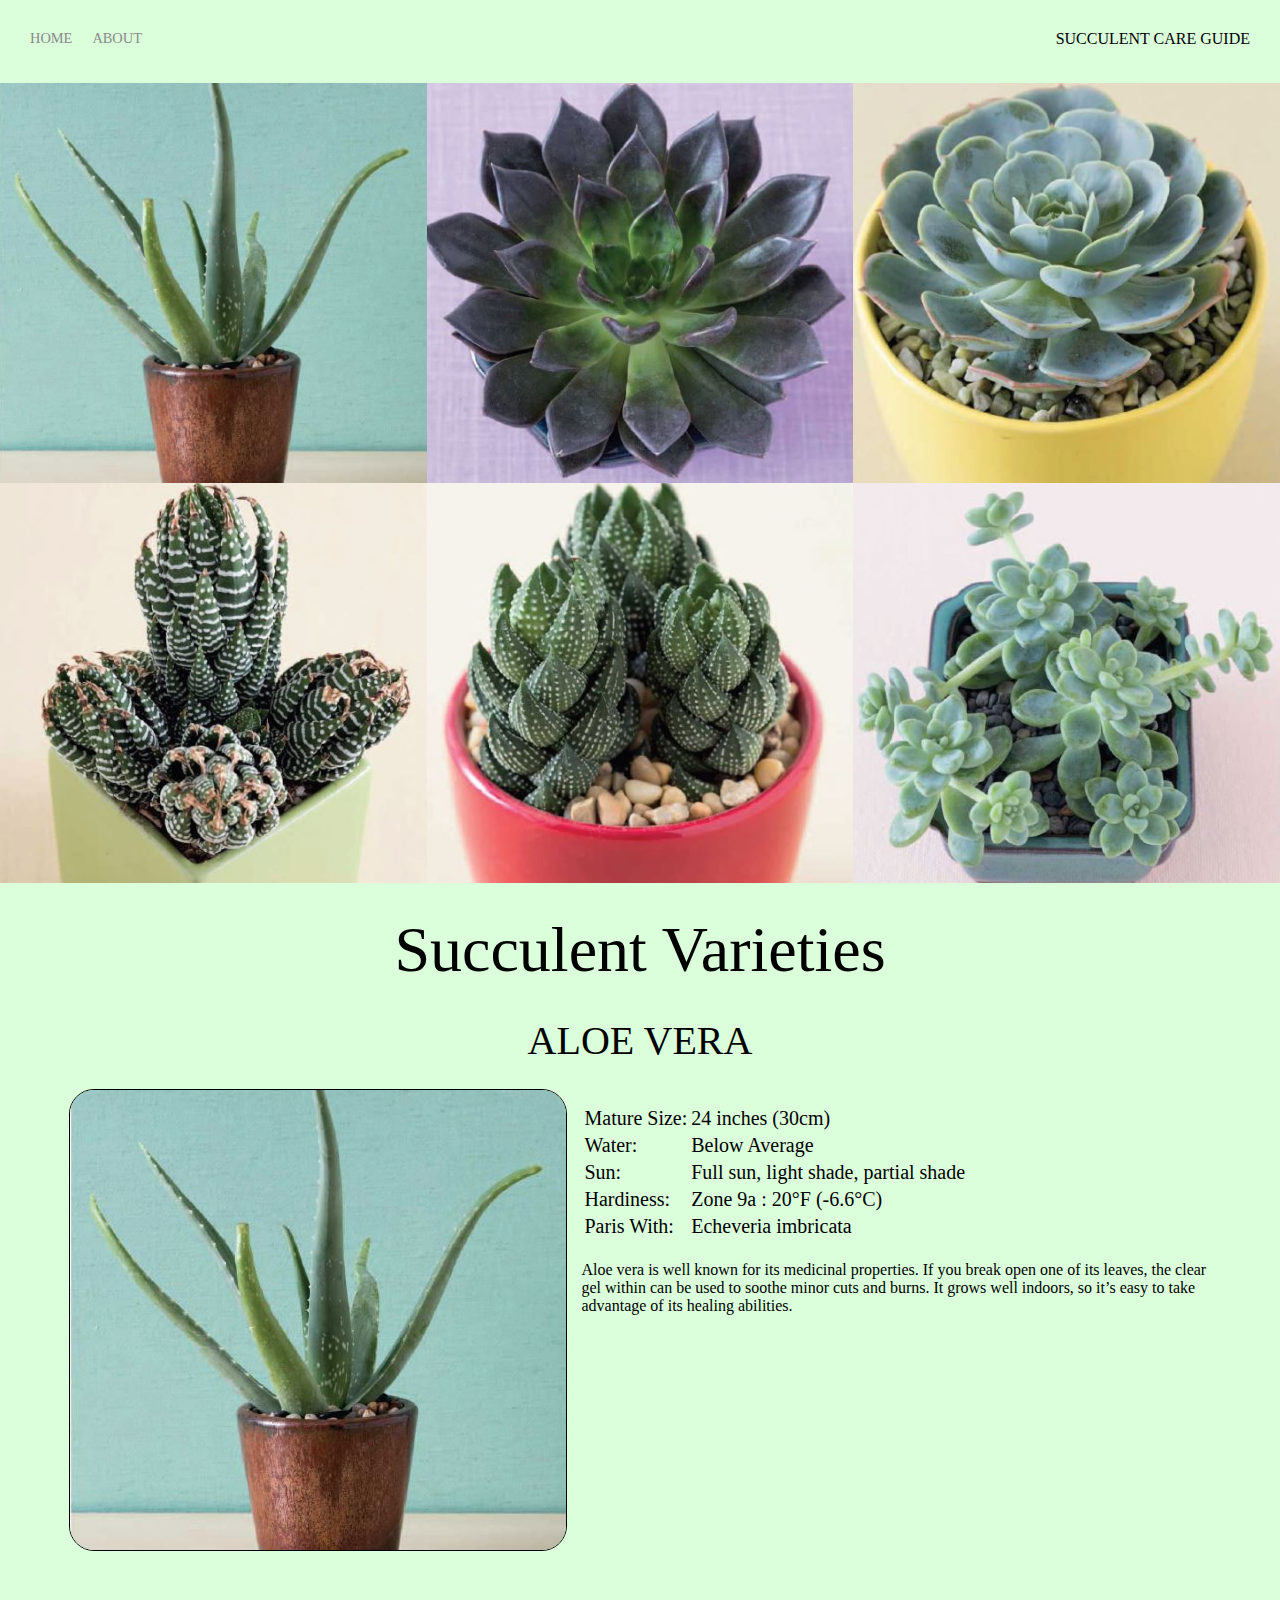
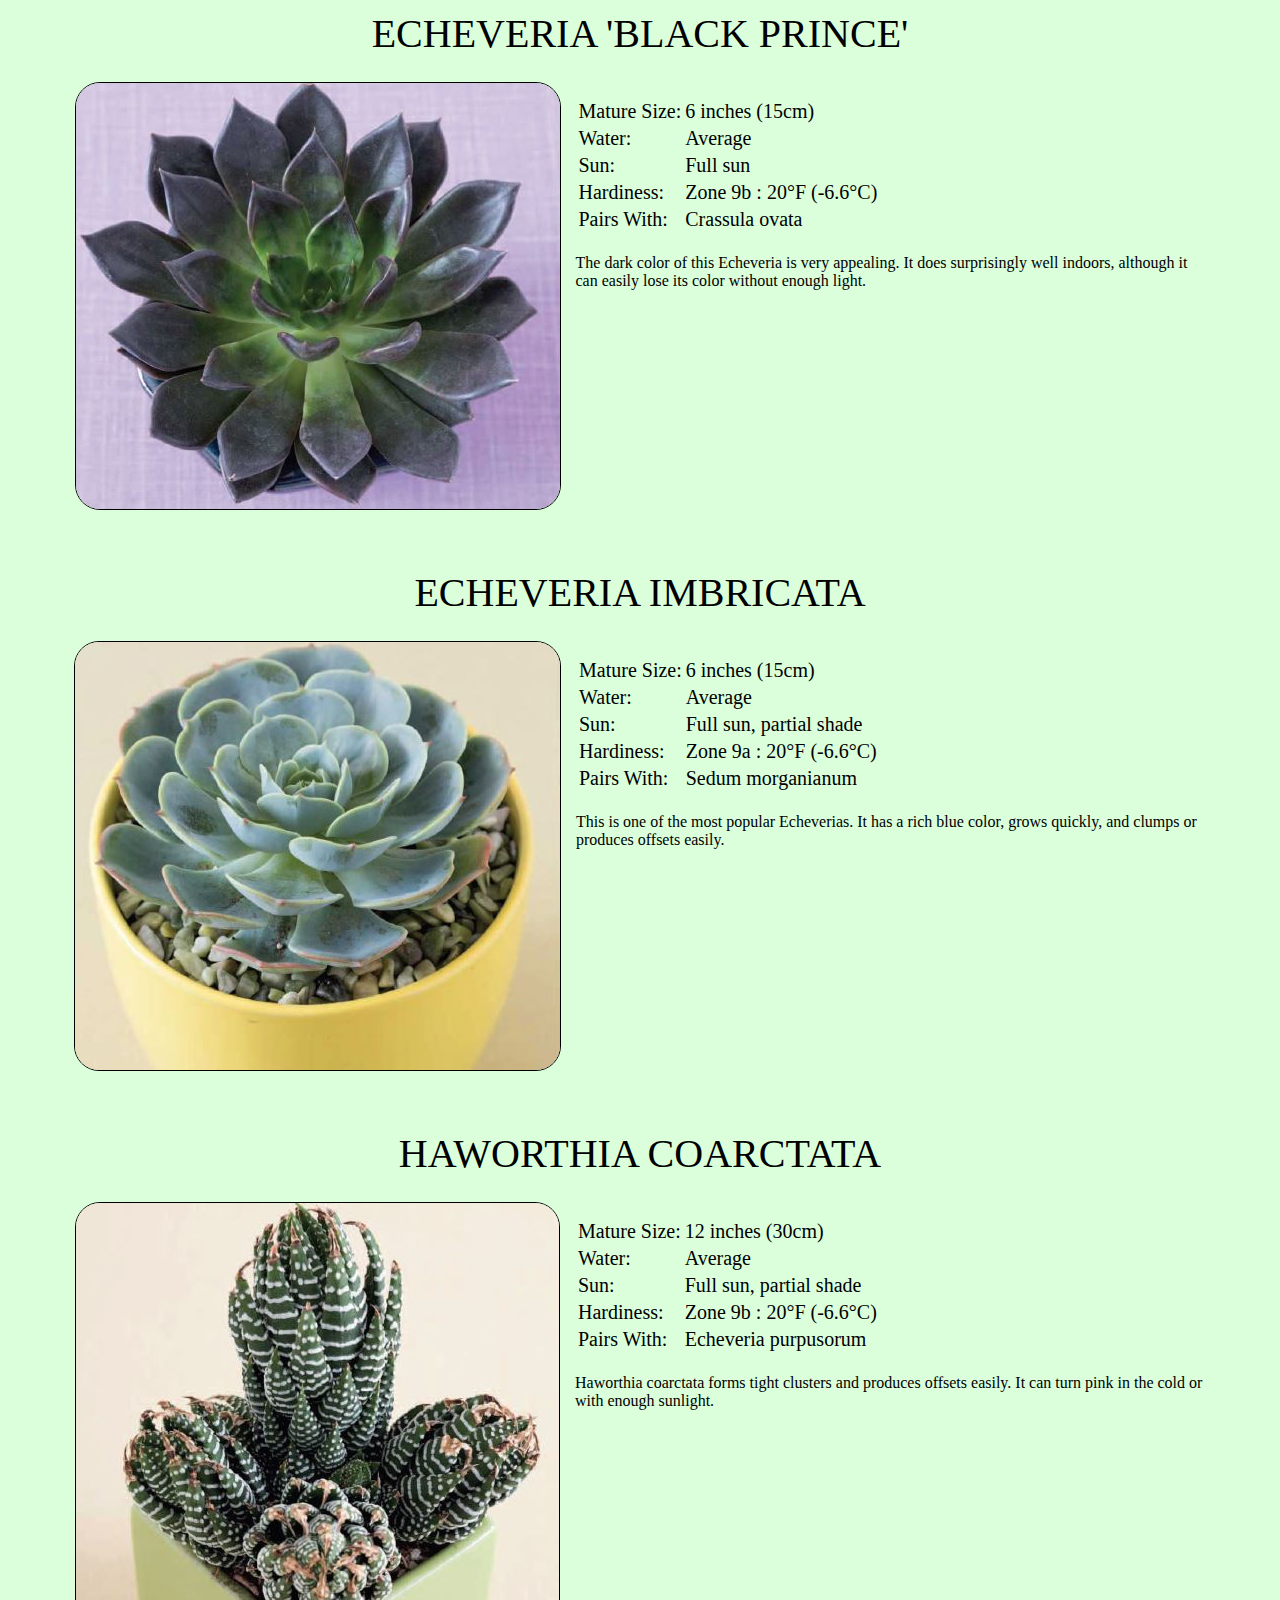
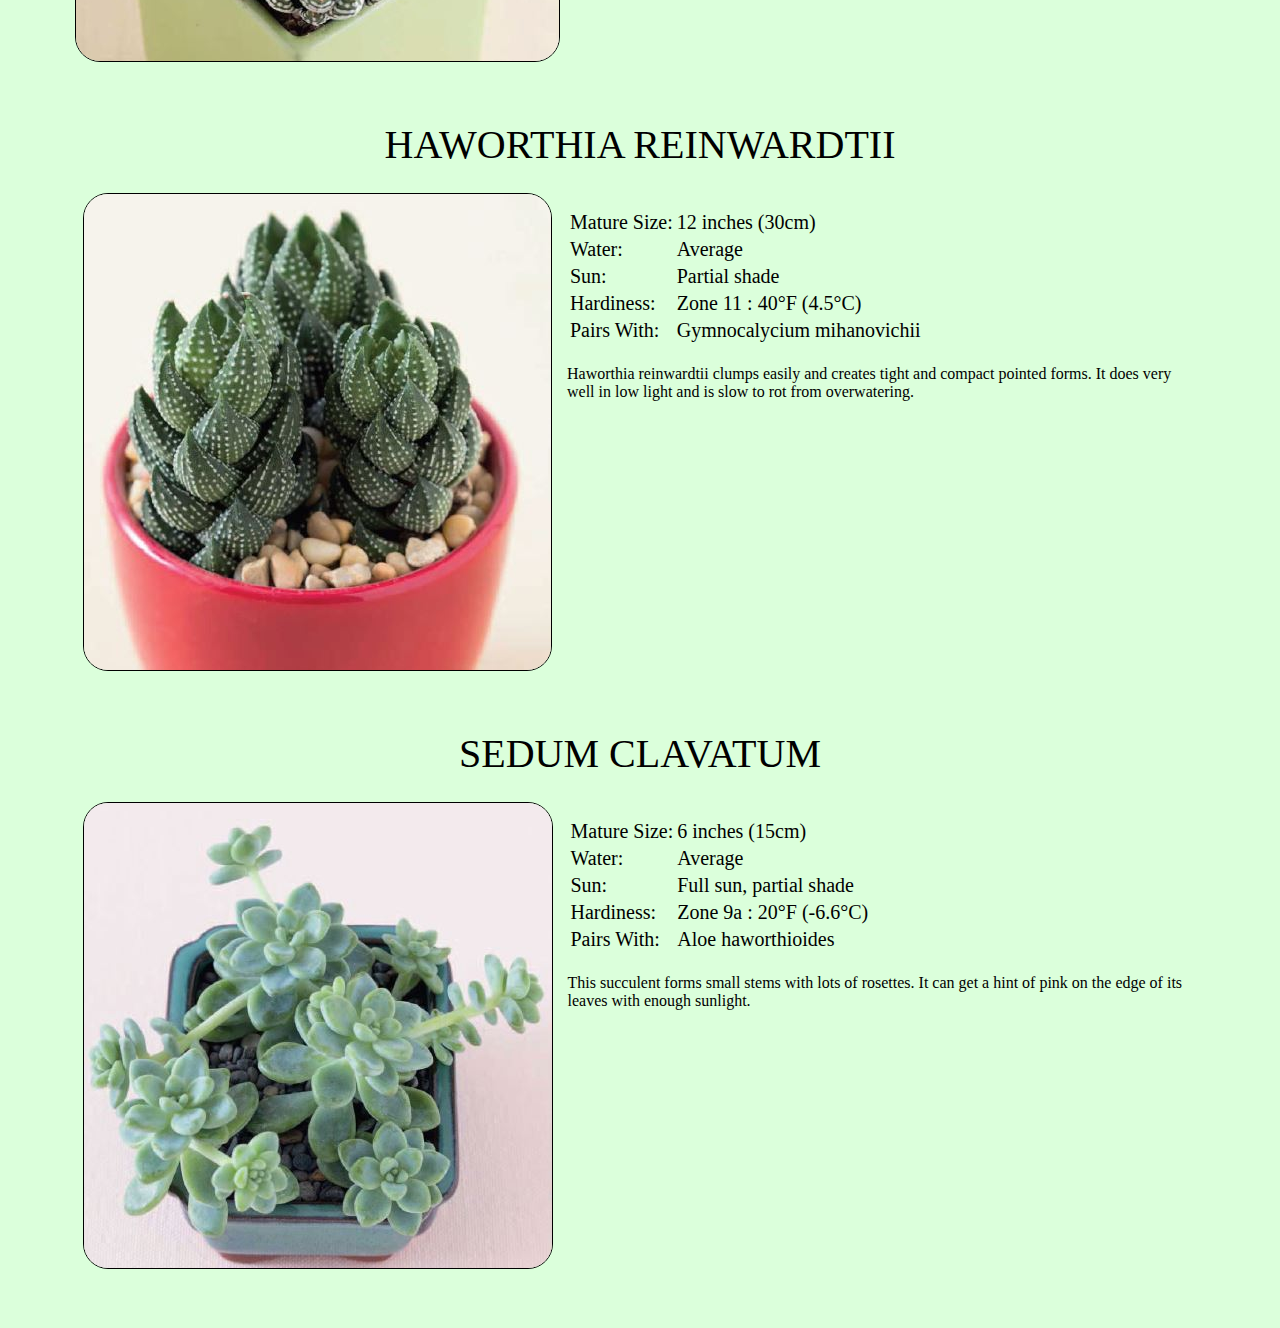
==== index.html @ 919ccd90 "Initial Commit" ====
<!DOCTYPE html>
<html lang="en">

<head>
    <meta charset="UTF-8">
    <meta http-equiv="X-UA-Compatible" content="IE=edge">
    <meta name="viewport" content="width=device-width, initial-scale=1.0">
    <title>Succulent Care Guide</title>
    <link rel="stylesheet" href="styles.css">
</head>

<body>
    <div class="container">


        <!-- NAV BAR -->
        <div class="nav-wrapper">
            <div class="left-side">
                <div class="nav-link-wrapper">
                    <a href="index.html">Home</a>
                </div>
                <div class="nav-link-wrapper">
                    <a href="about.html">About</a>
                </div>
            </div>

            <div class="right-side">
                <div class="title">
                    <div>Succulent care guide</div>
                </div>
            </div>
        </div>
        <!-- END NAV BAR -->

        <!-- GRID SELECTION -->
        <div class="content-wrapper">
            <div class="succulent-items-wrapper">

                <!-- Item -->
                <div class="succulent-item-wrapper">
                    <div class="succulent-img-background" style="background-image: url(./images/aloe_vera.JPG)"></div>
                    <div class="img-text-wrapper">
                        <div class="subtitle">
                            aloe vera
                        </div>
                    </div>

                </div>
                <!-- End of Item -->
                <!-- Item -->
                <div class="succulent-item-wrapper">
                    <div class="succulent-img-background"
                        style="background-image: url(./images/echeveria_black_prince.JPG)"></div>
                    <div class="img-text-wrapper">
                        <div class="subtitle">
                            echeveria black prince
                        </div>
                    </div>

                </div>
                <!-- End of Item -->
                <!-- Item -->
                <div class="succulent-item-wrapper">
                    <div class="succulent-img-background"
                        style="background-image: url(./images/echeveria_imbricata.JPG)"></div>
                    <div class="img-text-wrapper">
                        <div class="subtitle">
                            echeveria imbricata
                        </div>
                    </div>

                </div>
                <!-- End of Item -->
                <!-- Item -->
                <div class="succulent-item-wrapper">
                    <div class="succulent-img-background"
                        style="background-image: url(./images/haworthia_coarctata.JPG)"></div>
                    <div class="img-text-wrapper">
                        <div class="subtitle">
                            haworthia coarctata
                        </div>
                    </div>

                </div>
                <!-- End of Item -->
                <!-- Item -->
                <div class="succulent-item-wrapper">
                    <div class="succulent-img-background"
                        style="background-image: url(./images/haworthia_reinwarditii.JPG)"></div>
                    <div class="img-text-wrapper">
                        <div class="subtitle">
                            haworthia reinwarditii
                        </div>
                    </div>

                </div>
                <!-- End of Item -->
                <!-- Item -->
                <div class="succulent-item-wrapper">
                    <div class="succulent-img-background" style="background-image: url(./images/sedum_clavatum.JPG)">
                    </div>
                    <div class="img-text-wrapper">
                        <div class="subtitle">
                            sedum clavatum
                        </div>
                    </div>

                </div>
                <!-- End of Item -->
            </div>
            <!-- END SUCCULENT ITEMS WRAPPER -->

        </div>
        <div class="succulent-info-wrapper">

            <div class="info-heading">
                Succulent Varieties
            </div>

            <!-- INFO ITEM  -->
            <div class="info-title">aloe vera</div>
            <div class="info-item-wrapper">
                <div class="info-image-wrapper">
                    <img src="./images/aloe_vera.JPG" alt="" class="info-image">
                </div>

                <div class="info-text-wrapper">
                    <table>
                        <tr>
                            <td>Mature Size:</td>
                            <td>24 inches (30cm)</td>
                        </tr>
                        <tr>
                            <td>Water:</td>
                            <td>Below Average</td>
                        </tr>
                        <tr>
                            <td>Sun:</td>
                            <td>Full sun, light shade, partial shade</td>
                        </tr>
                        <tr>
                            <td>Hardiness:</td>
                            <td>Zone 9a : 20<span>&#176;</span>F (-6.6<span>&#176;</span>C)</td>
                        </tr>
                        <tr>
                            <td>Paris With:</td>
                            <td>Echeveria imbricata</td>

                        </tr>


                    </table>
                    <div class="info-description">Aloe vera is well known for its
                        medicinal properties. If you
                        break open one of its leaves,
                        the clear gel within can be
                        used to soothe minor cuts and
                        burns. It grows well indoors,
                        so it’s easy to take advantage
                        of its healing abilities.
                    </div>
                </div>
            </div>
            <!-- END OF INFO ITEM -->
            <!-- INFO ITEM  -->
            <div class="info-title">Echeveria 'Black Prince'</div>
            <div class="info-item-wrapper">
                <div class="info-image-wrapper">
                    <img src="./images/echeveria_black_prince.JPG" alt="" class="info-image">
                </div>
                <div class="info-text-wrapper">
                    <table>
                        <tr>
                            <td>Mature Size:</td>
                            <td>6 inches (15cm)</td>
                        </tr>
                        <tr>
                            <td>Water:</td>
                            <td>Average</td>
                        </tr>
                        <tr>
                            <td>Sun:</td>
                            <td>Full sun</td>
                        </tr>
                        <tr>
                            <td>Hardiness:</td>
                            <td>Zone 9b : 20<span>&#176;</span>F (-6.6<span>&#176;</span>C)</td>
                        </tr>
                        <tr>
                            <td>Pairs With:</td>
                            <td>Crassula ovata</td>
                        </tr>
                    </table>
                    <div class="info-description">The dark color of this
                        Echeveria is very appealing. It
                        does surprisingly well indoors,
                        although it can easily lose its
                        color without enough light.
                    </div>
                </div>


            </div>
            <!-- END OF INFO ITEM -->

            <!-- INFO ITEM  -->
            <div class="info-title">Echeveria Imbricata</div>
            <div class="info-item-wrapper">
                <div class="info-image-wrapper">
                    <img src="./images/echeveria_imbricata.JPG" alt="" class="info-image">
                </div>
                <div class="info-text-wrapper">
                    <table>
                        <tr>
                            <td>Mature Size:</td>
                            <td>6 inches (15cm)</td>
                        </tr>
                        <tr>
                            <td>Water:</td>
                            <td>Average</td>
                        </tr>
                        <tr>
                            <td>Sun:</td>
                            <td>Full sun, partial shade</td>
                        </tr>
                        <tr>
                            <td>Hardiness:</td>
                            <td>Zone 9a : 20<span>&#176;</span>F (-6.6<span>&#176;</span>C)</td>
                        </tr>
                        <tr>
                            <td>Pairs With:</td>
                            <td>Sedum morganianum</td>

                        </tr>
                    </table>
                    <div class="info-description">This is one of the most
                        popular Echeverias. It has
                        a rich blue color, grows
                        quickly, and clumps or
                        produces offsets easily.
                    </div>
                </div>
            </div>
            <!-- END OF INFO ITEM -->

            <!-- INFO ITEM  -->
            <div class="info-title">haworthia coarctata</div>
            <div class="info-item-wrapper">
                <div class="info-image-wrapper">
                    <img src="./images/haworthia_coarctata.JPG" alt="" class="info-image">
                </div>

                <div class="info-text-wrapper">
                    <table>
                        <tr>
                            <td>Mature Size:</td>
                            <td>12 inches (30cm)</td>
                        </tr>
                        <tr>
                            <td>Water:</td>
                            <td>Average</td>
                        </tr>
                        <tr>
                            <td>Sun:</td>
                            <td>Full sun, partial shade</td>
                        </tr>
                        <tr>
                            <td>Hardiness:</td>
                            <td>Zone 9b : 20<span>&#176;</span>F (-6.6<span>&#176;</span>C)</td>
                        </tr>
                        <tr>
                            <td>Pairs With:</td>
                            <td>Echeveria purpusorum</td>
                        </tr>
                    </table>
                    <div class="info-description">Haworthia coarctata
                        forms tight clusters and
                        produces offsets easily. It
                        can turn pink in the cold
                        or with enough sunlight.
                    </div>
                </div>
            </div>
            <!-- END OF INFO ITEM -->
            <!-- INFO ITEM  -->
            <div class="info-title">haworthia reinwardtii</div>
            <div class="info-item-wrapper">
                <div class="info-image-wrapper">
                    <img src="./images/haworthia_reinwarditii.JPG" alt="" class="info-image">
                </div>

                <div class="info-text-wrapper">
                    <table>
                        <tr>
                            <td>Mature Size:</td>
                            <td>12 inches (30cm)</td>
                        </tr>
                        <tr>
                            <td>Water:</td>
                            <td>Average</td>
                        </tr>
                        <tr>
                            <td>Sun:</td>
                            <td>Partial shade</td>
                        </tr>
                        <tr>
                            <td>Hardiness:</td>
                            <td>Zone 11 : 40<span>&#176;</span>F (4.5<span>&#176;</span>C)</td>
                        </tr>
                        <tr>
                            <td>Pairs With:</td>
                            <td>Gymnocalycium mihanovichii</td>

                        </tr>
                    </table>
                    <div class="info-description">Haworthia reinwardtii
                        clumps easily and creates
                        tight and compact pointed
                        forms. It does very well in
                        low light and is slow to rot
                        from overwatering.
                    </div>
                </div>
            </div>
            <!-- END OF INFO ITEM -->
            <!-- INFO ITEM  -->
            <div class="info-title">sedum clavatum</div>
            <div class="info-item-wrapper">
                <div class="info-image-wrapper">
                    <img src="./images/sedum_clavatum.JPG" alt="" class="info-image">
                </div>

                <div class="info-text-wrapper">
                    <table>
                        <tr>
                            <td>Mature Size:</td>
                            <td>6 inches (15cm)</td>
                        </tr>
                        <tr>
                            <td>Water:</td>
                            <td>Average</td>
                        </tr>
                        <tr>
                            <td>Sun:</td>
                            <td>Full sun, partial shade</td>
                        </tr>
                        <tr>
                            <td>Hardiness:</td>
                            <td>Zone 9a : 20<span>&#176;</span>F (-6.6<span>&#176;</span>C)</td>
                        </tr>
                        <tr>
                            <td>Pairs With:</td>
                            <td>Aloe haworthioides</td>
                        </tr>
                    </table>
                    <div class="info-description">This succulent forms small
                        stems with lots of rosettes.
                        It can get a hint of pink
                        on the edge of its leaves
                        with enough sunlight.
                    </div>
                </div>
            </div>
            <!-- END OF INFO ITEM -->



        </div><!-- END SUCCULENT INFO WRAPPER -->







    </div> <!-- END CONTENT WRAPPER -->






    <script src="app.js"></script>
</body>

</html>
---- styles.css ----
/* GLOBAL CSS */
body{
    margin:0;
    padding:0;
    box-sizing: border-box;
        background-color:rgb(219, 255, 219)
}

.content{
    display:grid;
    grid-template-columns: 1fr;
}


/* NAV BAR STYLES */
.nav-wrapper{

    display:flex;
    justify-content: space-between;
    padding:30px;
    background-color:rgb(219, 255, 219)
}


.left-side{
    display:flex;
}

.nav-link-wrapper{
    margin-right:20px;
    font-size:0.9em;
    text-transform: uppercase;
    height:22px;
    border-bottom: 1px solid transparent;
    transition: border-bottom 0.5s;

}

.nav-link-wrapper a{
    text-decoration: none;
    color: #8a8a8a;

}

.nav-link-wrapper:hover{
    border-bottom: 1px solid black;
}

.nav-link-wrapper a:hover{
    color:black;
}

.title{
    text-transform: uppercase;
    font-weight: 500;
}


/* GRID SELECTION STYLES */

.succulent-items-wrapper{
    display:grid;
    grid-template-columns: 1fr 1fr 1fr;
}

.succulent-item-wrapper{
    position:relative;
    justify-content: center;

}

.succulent-img-background{
height:400px;
width: 100%;
background-size:cover;
background-position: center;
background-repeat: no-repeat;
}

.img-text-wrapper{
    position: absolute;
    top: 0;
    display: flex;
    flex-direction: column;
    text-align: center;
    height:100%;
    width:100%;
    justify-content: center;
}

.img-text-wrapper .subtitle{
    transition: 0.5s;
    font-weight: 600;
    color: transparent;
    font-size: 3rem;
    text-transform: uppercase;

}

.img-text-wrapper:hover .subtitle{
    color:green;
}

.img-darken{
    transition:1s;
    filter:brightness(10%);
}




/* INFO SECTION */

.info-heading{
    font-size: 4em;
    margin: 30px;
    text-align: center;
    font-weight: 500;


}




.info-title{
    font-size: 2.5rem;
    text-transform: uppercase;
    text-align: center;
    margin: 20px;

}


.info-item-wrapper{
    display:flex;
    margin-left: 15%;
    margin-right: 15%;
    margin-bottom: 50px;
    justify-content:center;
    
}

.info-image{
    border-radius: 25px;
    border: 1px solid black;
    margin:5px;
}

.info-text-wrapper{
    margin-left:10px;
    margin-top: 20px;
    font-size: 1.25rem;
    width:50%;
}


.info-description{
    margin-top: 20px;
    font-size:1rem
}



@media only screen and (max-width: 768px){
    /* Item format */
    .succulent-items-wrapper{
    display:grid;
    grid-template-columns: 1fr ;
    }

    /* INFO format */

.info-description{
    display:none;
    }
}

.info-item-wrapper{
    margin-left:5px;
    margin-right:5px;
}
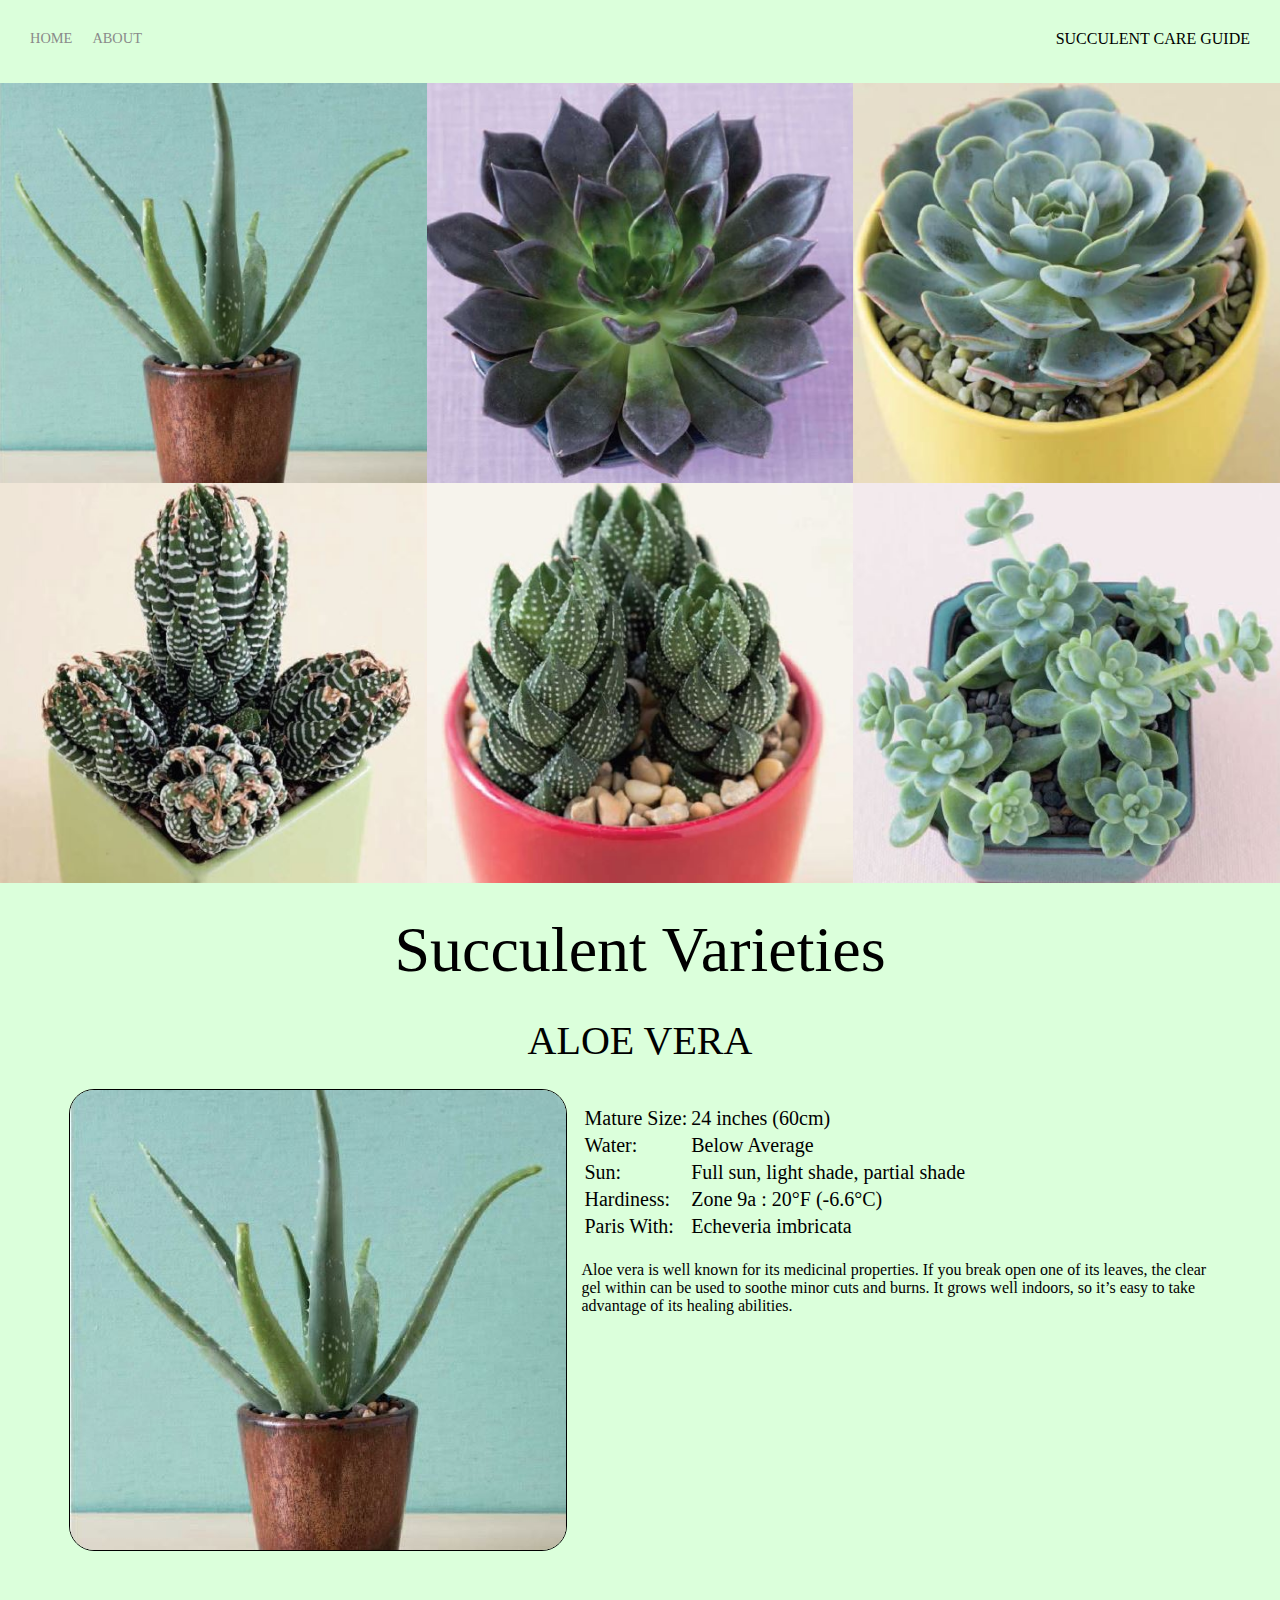
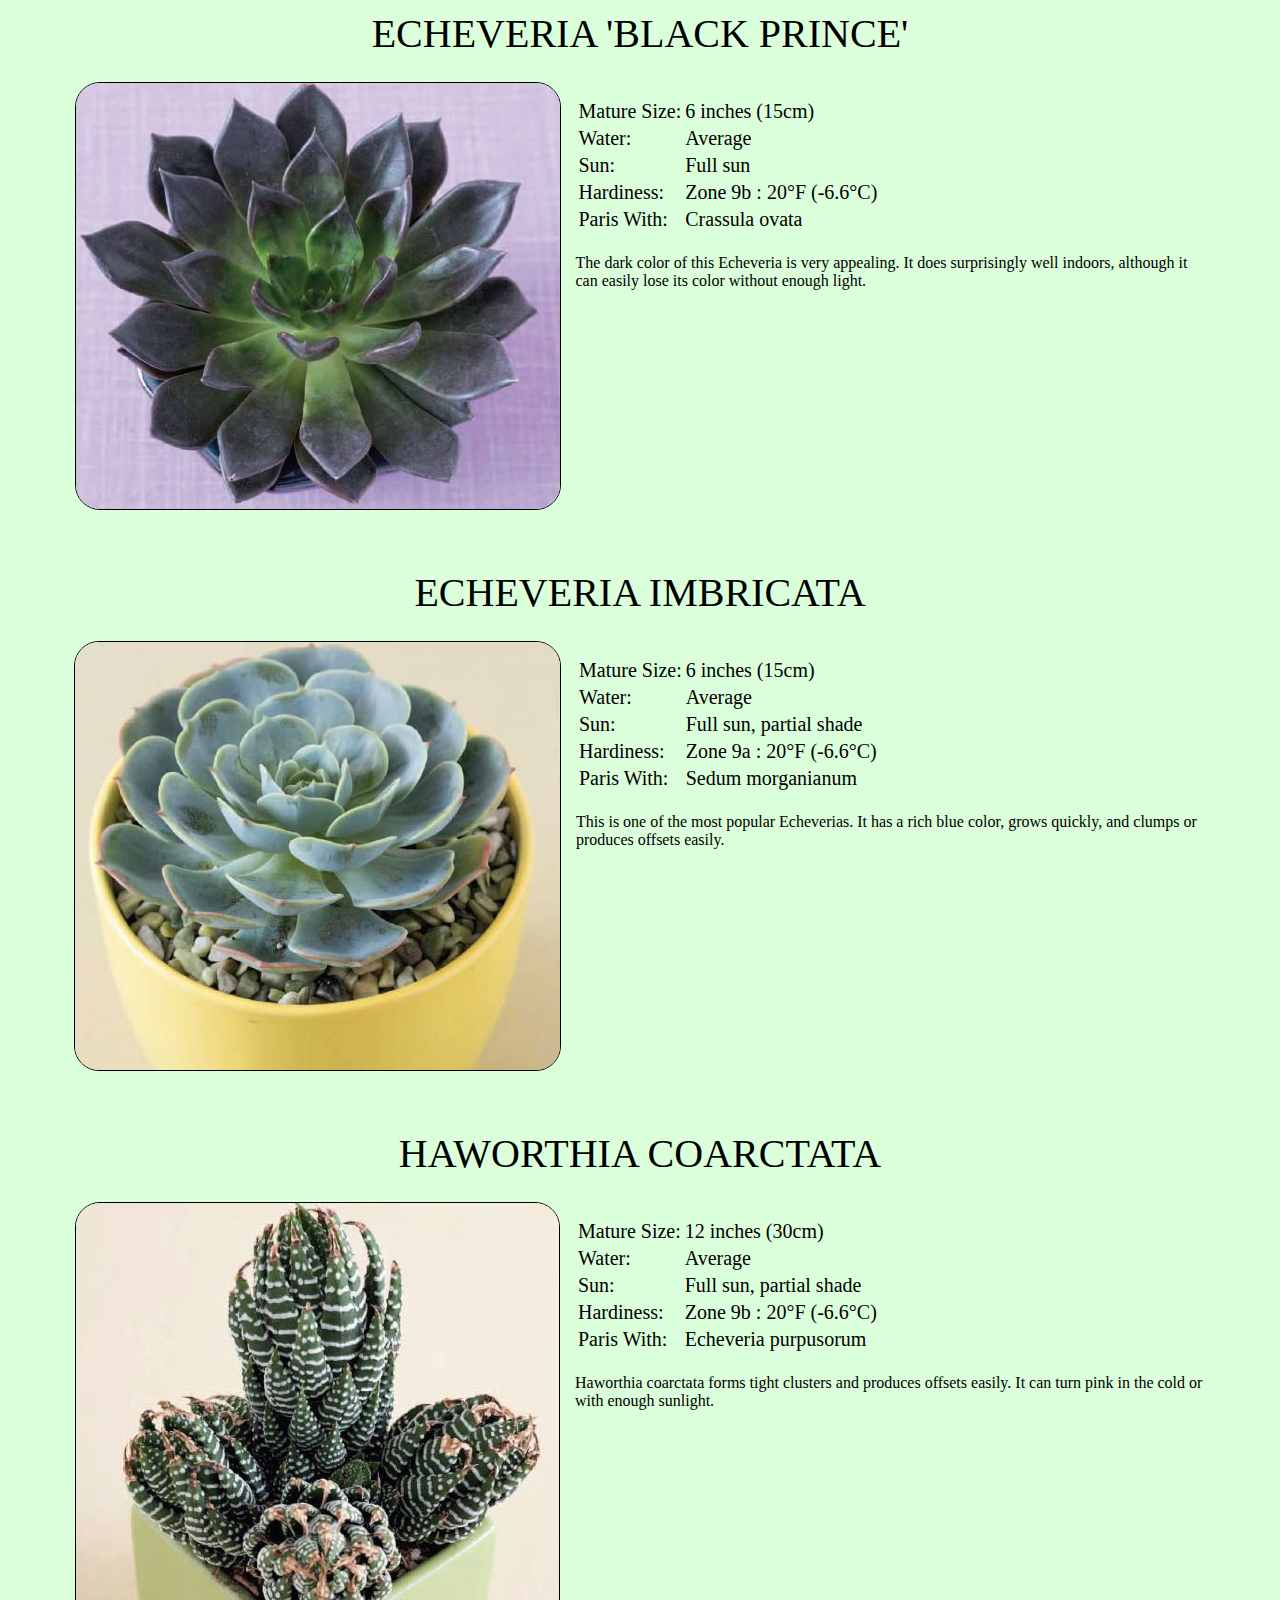
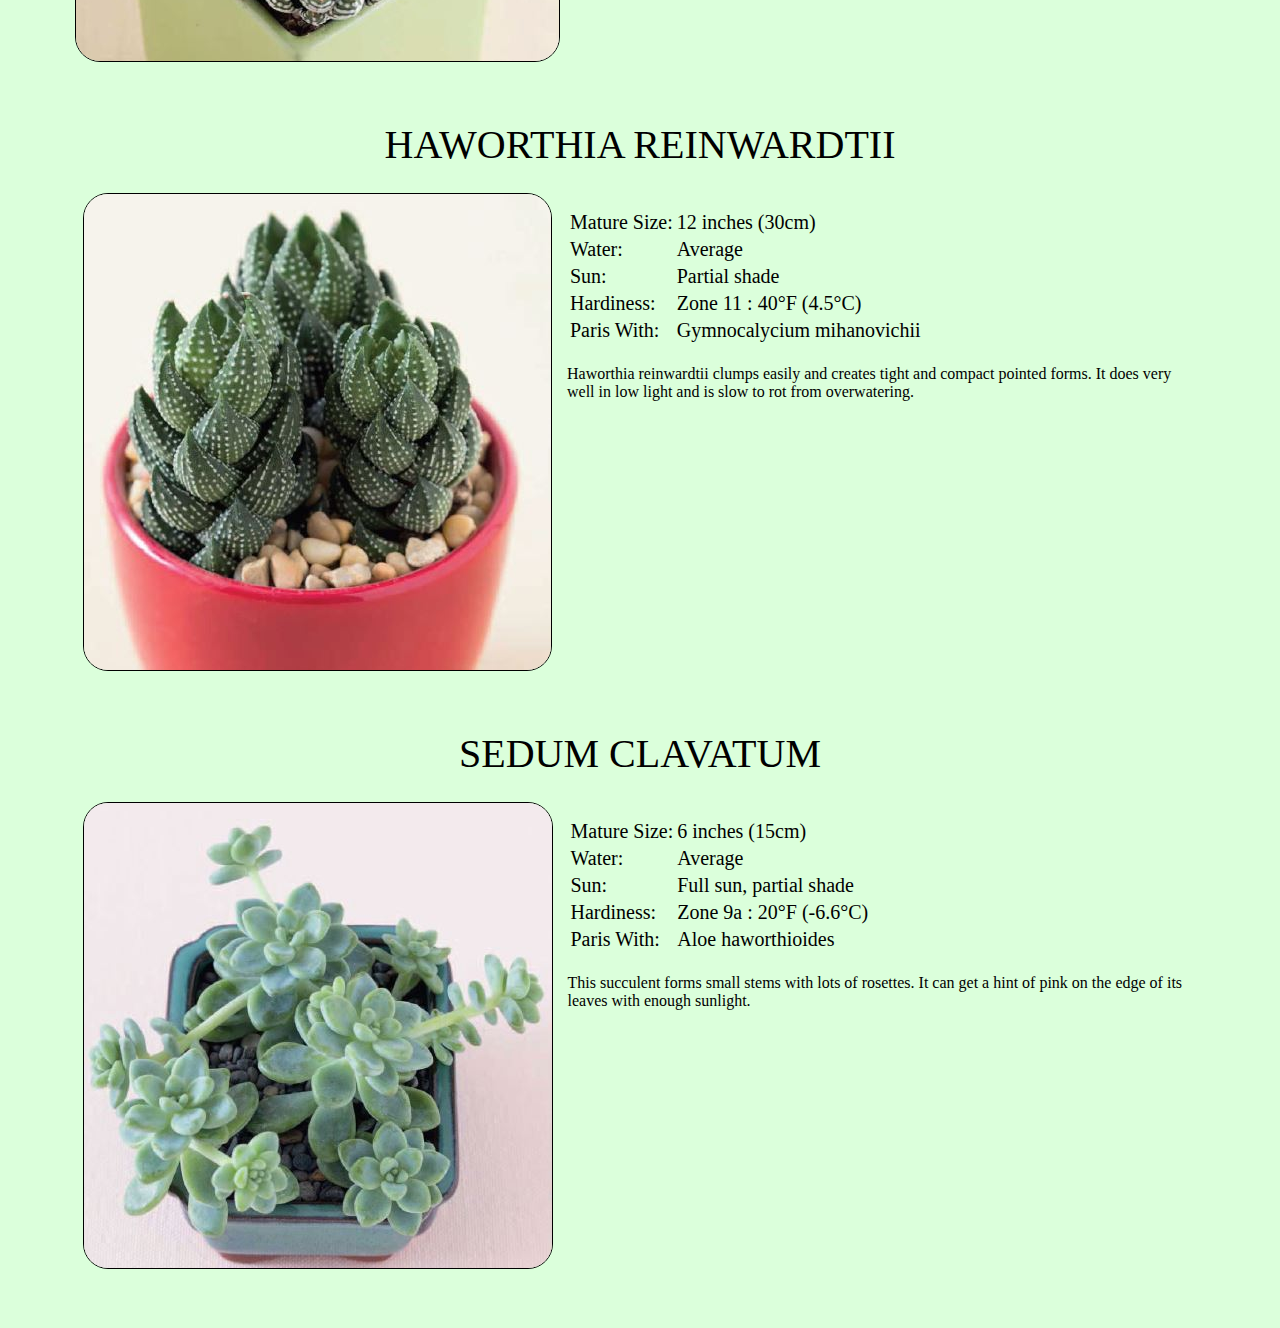
==== commit 2826ec7c: "Added Dynamic loading from internal data" ====
--- a/index.html
+++ b/index.html
@@ -32,353 +32,22 @@
         </div>
         <!-- END NAV BAR -->
 
+
         <!-- GRID SELECTION -->
         <div class="content-wrapper">
             <div class="succulent-items-wrapper">
+            </div>
+        </div><!-- END SUCCULENT ITEMS WRAPPER -->
 
-                <!-- Item -->
-                <div class="succulent-item-wrapper">
-                    <div class="succulent-img-background" style="background-image: url(./images/aloe_vera.JPG)"></div>
-                    <div class="img-text-wrapper">
-                        <div class="subtitle">
-                            aloe vera
-                        </div>
-                    </div>
 
-                </div>
-                <!-- End of Item -->
-                <!-- Item -->
-                <div class="succulent-item-wrapper">
-                    <div class="succulent-img-background"
-                        style="background-image: url(./images/echeveria_black_prince.JPG)"></div>
-                    <div class="img-text-wrapper">
-                        <div class="subtitle">
-                            echeveria black prince
-                        </div>
-                    </div>
-
-                </div>
-                <!-- End of Item -->
-                <!-- Item -->
-                <div class="succulent-item-wrapper">
-                    <div class="succulent-img-background"
-                        style="background-image: url(./images/echeveria_imbricata.JPG)"></div>
-                    <div class="img-text-wrapper">
-                        <div class="subtitle">
-                            echeveria imbricata
-                        </div>
-                    </div>
-
-                </div>
-                <!-- End of Item -->
-                <!-- Item -->
-                <div class="succulent-item-wrapper">
-                    <div class="succulent-img-background"
-                        style="background-image: url(./images/haworthia_coarctata.JPG)"></div>
-                    <div class="img-text-wrapper">
-                        <div class="subtitle">
-                            haworthia coarctata
-                        </div>
-                    </div>
-
-                </div>
-                <!-- End of Item -->
-                <!-- Item -->
-                <div class="succulent-item-wrapper">
-                    <div class="succulent-img-background"
-                        style="background-image: url(./images/haworthia_reinwarditii.JPG)"></div>
-                    <div class="img-text-wrapper">
-                        <div class="subtitle">
-                            haworthia reinwarditii
-                        </div>
-                    </div>
-
-                </div>
-                <!-- End of Item -->
-                <!-- Item -->
-                <div class="succulent-item-wrapper">
-                    <div class="succulent-img-background" style="background-image: url(./images/sedum_clavatum.JPG)">
-                    </div>
-                    <div class="img-text-wrapper">
-                        <div class="subtitle">
-                            sedum clavatum
-                        </div>
-                    </div>
-
-                </div>
-                <!-- End of Item -->
-            </div>
-            <!-- END SUCCULENT ITEMS WRAPPER -->
-
+        <!-- SUCCULENT INFORMATION SECTION -->
+        <div class="info-heading">
+            Succulent Varieties
         </div>
         <div class="succulent-info-wrapper">
-
-            <div class="info-heading">
-                Succulent Varieties
-            </div>
-
-            <!-- INFO ITEM  -->
-            <div class="info-title">aloe vera</div>
-            <div class="info-item-wrapper">
-                <div class="info-image-wrapper">
-                    <img src="./images/aloe_vera.JPG" alt="" class="info-image">
-                </div>
-
-                <div class="info-text-wrapper">
-                    <table>
-                        <tr>
-                            <td>Mature Size:</td>
-                            <td>24 inches (30cm)</td>
-                        </tr>
-                        <tr>
-                            <td>Water:</td>
-                            <td>Below Average</td>
-                        </tr>
-                        <tr>
-                            <td>Sun:</td>
-                            <td>Full sun, light shade, partial shade</td>
-                        </tr>
-                        <tr>
-                            <td>Hardiness:</td>
-                            <td>Zone 9a : 20<span>&#176;</span>F (-6.6<span>&#176;</span>C)</td>
-                        </tr>
-                        <tr>
-                            <td>Paris With:</td>
-                            <td>Echeveria imbricata</td>
-
-                        </tr>
-
-
-                    </table>
-                    <div class="info-description">Aloe vera is well known for its
-                        medicinal properties. If you
-                        break open one of its leaves,
-                        the clear gel within can be
-                        used to soothe minor cuts and
-                        burns. It grows well indoors,
-                        so it’s easy to take advantage
-                        of its healing abilities.
-                    </div>
-                </div>
-            </div>
-            <!-- END OF INFO ITEM -->
-            <!-- INFO ITEM  -->
-            <div class="info-title">Echeveria 'Black Prince'</div>
-            <div class="info-item-wrapper">
-                <div class="info-image-wrapper">
-                    <img src="./images/echeveria_black_prince.JPG" alt="" class="info-image">
-                </div>
-                <div class="info-text-wrapper">
-                    <table>
-                        <tr>
-                            <td>Mature Size:</td>
-                            <td>6 inches (15cm)</td>
-                        </tr>
-                        <tr>
-                            <td>Water:</td>
-                            <td>Average</td>
-                        </tr>
-                        <tr>
-                            <td>Sun:</td>
-                            <td>Full sun</td>
-                        </tr>
-                        <tr>
-                            <td>Hardiness:</td>
-                            <td>Zone 9b : 20<span>&#176;</span>F (-6.6<span>&#176;</span>C)</td>
-                        </tr>
-                        <tr>
-                            <td>Pairs With:</td>
-                            <td>Crassula ovata</td>
-                        </tr>
-                    </table>
-                    <div class="info-description">The dark color of this
-                        Echeveria is very appealing. It
-                        does surprisingly well indoors,
-                        although it can easily lose its
-                        color without enough light.
-                    </div>
-                </div>
-
-
-            </div>
-            <!-- END OF INFO ITEM -->
-
-            <!-- INFO ITEM  -->
-            <div class="info-title">Echeveria Imbricata</div>
-            <div class="info-item-wrapper">
-                <div class="info-image-wrapper">
-                    <img src="./images/echeveria_imbricata.JPG" alt="" class="info-image">
-                </div>
-                <div class="info-text-wrapper">
-                    <table>
-                        <tr>
-                            <td>Mature Size:</td>
-                            <td>6 inches (15cm)</td>
-                        </tr>
-                        <tr>
-                            <td>Water:</td>
-                            <td>Average</td>
-                        </tr>
-                        <tr>
-                            <td>Sun:</td>
-                            <td>Full sun, partial shade</td>
-                        </tr>
-                        <tr>
-                            <td>Hardiness:</td>
-                            <td>Zone 9a : 20<span>&#176;</span>F (-6.6<span>&#176;</span>C)</td>
-                        </tr>
-                        <tr>
-                            <td>Pairs With:</td>
-                            <td>Sedum morganianum</td>
-
-                        </tr>
-                    </table>
-                    <div class="info-description">This is one of the most
-                        popular Echeverias. It has
-                        a rich blue color, grows
-                        quickly, and clumps or
-                        produces offsets easily.
-                    </div>
-                </div>
-            </div>
-            <!-- END OF INFO ITEM -->
-
-            <!-- INFO ITEM  -->
-            <div class="info-title">haworthia coarctata</div>
-            <div class="info-item-wrapper">
-                <div class="info-image-wrapper">
-                    <img src="./images/haworthia_coarctata.JPG" alt="" class="info-image">
-                </div>
-
-                <div class="info-text-wrapper">
-                    <table>
-                        <tr>
-                            <td>Mature Size:</td>
-                            <td>12 inches (30cm)</td>
-                        </tr>
-                        <tr>
-                            <td>Water:</td>
-                            <td>Average</td>
-                        </tr>
-                        <tr>
-                            <td>Sun:</td>
-                            <td>Full sun, partial shade</td>
-                        </tr>
-                        <tr>
-                            <td>Hardiness:</td>
-                            <td>Zone 9b : 20<span>&#176;</span>F (-6.6<span>&#176;</span>C)</td>
-                        </tr>
-                        <tr>
-                            <td>Pairs With:</td>
-                            <td>Echeveria purpusorum</td>
-                        </tr>
-                    </table>
-                    <div class="info-description">Haworthia coarctata
-                        forms tight clusters and
-                        produces offsets easily. It
-                        can turn pink in the cold
-                        or with enough sunlight.
-                    </div>
-                </div>
-            </div>
-            <!-- END OF INFO ITEM -->
-            <!-- INFO ITEM  -->
-            <div class="info-title">haworthia reinwardtii</div>
-            <div class="info-item-wrapper">
-                <div class="info-image-wrapper">
-                    <img src="./images/haworthia_reinwarditii.JPG" alt="" class="info-image">
-                </div>
-
-                <div class="info-text-wrapper">
-                    <table>
-                        <tr>
-                            <td>Mature Size:</td>
-                            <td>12 inches (30cm)</td>
-                        </tr>
-                        <tr>
-                            <td>Water:</td>
-                            <td>Average</td>
-                        </tr>
-                        <tr>
-                            <td>Sun:</td>
-                            <td>Partial shade</td>
-                        </tr>
-                        <tr>
-                            <td>Hardiness:</td>
-                            <td>Zone 11 : 40<span>&#176;</span>F (4.5<span>&#176;</span>C)</td>
-                        </tr>
-                        <tr>
-                            <td>Pairs With:</td>
-                            <td>Gymnocalycium mihanovichii</td>
-
-                        </tr>
-                    </table>
-                    <div class="info-description">Haworthia reinwardtii
-                        clumps easily and creates
-                        tight and compact pointed
-                        forms. It does very well in
-                        low light and is slow to rot
-                        from overwatering.
-                    </div>
-                </div>
-            </div>
-            <!-- END OF INFO ITEM -->
-            <!-- INFO ITEM  -->
-            <div class="info-title">sedum clavatum</div>
-            <div class="info-item-wrapper">
-                <div class="info-image-wrapper">
-                    <img src="./images/sedum_clavatum.JPG" alt="" class="info-image">
-                </div>
-
-                <div class="info-text-wrapper">
-                    <table>
-                        <tr>
-                            <td>Mature Size:</td>
-                            <td>6 inches (15cm)</td>
-                        </tr>
-                        <tr>
-                            <td>Water:</td>
-                            <td>Average</td>
-                        </tr>
-                        <tr>
-                            <td>Sun:</td>
-                            <td>Full sun, partial shade</td>
-                        </tr>
-                        <tr>
-                            <td>Hardiness:</td>
-                            <td>Zone 9a : 20<span>&#176;</span>F (-6.6<span>&#176;</span>C)</td>
-                        </tr>
-                        <tr>
-                            <td>Pairs With:</td>
-                            <td>Aloe haworthioides</td>
-                        </tr>
-                    </table>
-                    <div class="info-description">This succulent forms small
-                        stems with lots of rosettes.
-                        It can get a hint of pink
-                        on the edge of its leaves
-                        with enough sunlight.
-                    </div>
-                </div>
-            </div>
-            <!-- END OF INFO ITEM -->
-
-
-
         </div><!-- END SUCCULENT INFO WRAPPER -->
-
-
-
-
-
-
-
     </div> <!-- END CONTENT WRAPPER -->
-
-
-
-
-
+    <!--END OF SUCCULENT INFORMATION SECTION -->
 
     <script src="app.js"></script>
 </body>
